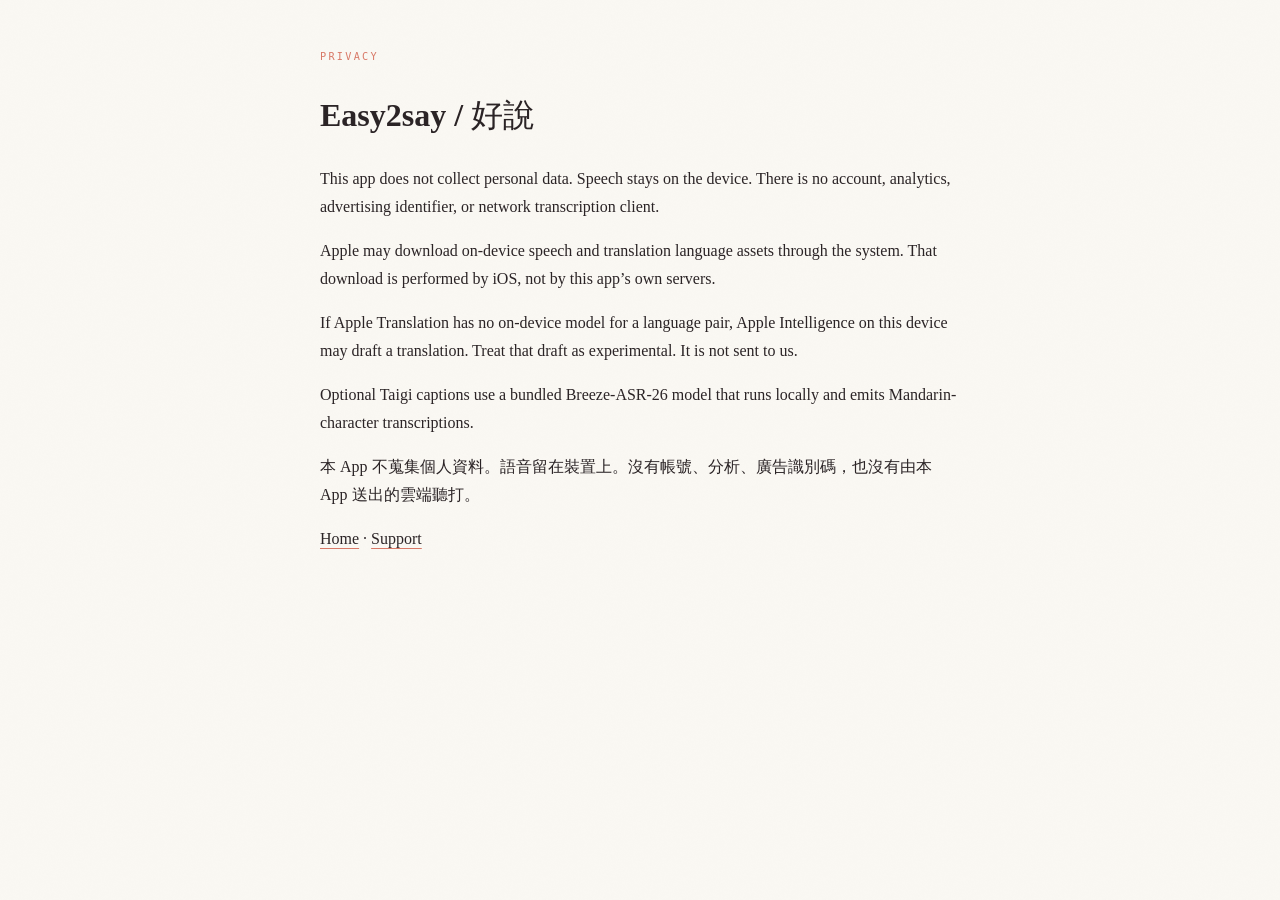
==== docs/privacy.html @ 2dddef2a "docs: rebrand the site as Easy2say and 好說 Replace the public v2s-ios name with the locale-specific E" ====
<!DOCTYPE html>
<html lang="en">
<head>
  <meta charset="UTF-8" />
  <meta name="viewport" content="width=device-width, initial-scale=1" />
  <title>Easy2say / 好說 — Privacy</title>
  <link rel="stylesheet" href="css/styles.css?v=20260827-privacy" />
</head>
<body>
  <main class="container" style="padding: 48px 0 96px; max-width: 40rem;">
    <p class="eyebrow">PRIVACY</p>
    <h1>Easy2say / 好說</h1>
    <p>This app does not collect personal data. Speech stays on the device. There is no account, analytics, advertising identifier, or network transcription client.</p>
    <p>Apple may download on-device speech and translation language assets through the system. That download is performed by iOS, not by this app’s own servers.</p>
    <p>If Apple Translation has no on-device model for a language pair, Apple Intelligence on this device may draft a translation. Treat that draft as experimental. It is not sent to us.</p>
    <p>Optional Taigi captions use a bundled Breeze-ASR-26 model that runs locally and emits Mandarin-character transcriptions.</p>
    <p lang="zh-Hant">本 App 不蒐集個人資料。語音留在裝置上。沒有帳號、分析、廣告識別碼，也沒有由本 App 送出的雲端聽打。</p>
    <p><a href="./">Home</a> · <a href="./support.html">Support</a></p>
  </main>
</body>
</html>
---- docs/css/styles.css ----
/* v2s-ios — warm editorial system, adapted from the Humanist Review language */
:root {
  --paper: #faf8f3;
  --cream: #f7f1ea;
  --shell: #f2efe8;
  --wash: #f7ecd9;
  --ink: #1c1718;
  --plum: #4d2a33;
  --plum-light: #6a3a47;
  --text: #2a2325;
  --muted: #75685f;
  --stone: #b2a496;
  --border: #e5ddd2;
  --peach: #fadbc9;
  --coral: #f4a499;
  --coral-deep: #d97967;
  --art-surface: #f5e9d8;
  --art-ink: #4d2a33;
  --shadow: rgba(56, 38, 40, 0.12);
  --lanyang-ming: "jf-lanyangming", "Songti TC", "Noto Serif TC", serif;
  --lanyang-hei: "jf-lanyanghei", "PingFang TC", "Noto Sans TC", sans-serif;
  --display: "DM Sans", var(--lanyang-hei), system-ui, sans-serif;
  --serif: "Newsreader", "Iowan Old Style", var(--lanyang-ming), Georgia, serif;
  --mono: "JetBrains Mono", "SFMono-Regular", Consolas, monospace;
  --container: min(1180px, calc(100% - 48px));
  --measure: 43rem;
  --header-h: 72px;
  --ease: cubic-bezier(0.22, 1, 0.36, 1);
  color-scheme: light;
}

@media (prefers-color-scheme: dark) {
  :root {
    --paper: #1d1719;
    --cream: #241c1e;
    --shell: #211a1c;
    --wash: #2a2124;
    --ink: #f2ece4;
    --text: #cfc4ba;
    --muted: #97887d;
    --stone: #8a7d70;
    --border: #382e30;
    --peach: #d29a80;
    --coral: #f4a499;
    --coral-deep: #e58b78;
    --art-surface: #2a2124;
    --art-ink: #f4a499;
    --shadow: rgba(0, 0, 0, 0.34);
    color-scheme: dark;
  }
}

*,
*::before,
*::after {
  box-sizing: border-box;
}

html {
  scroll-behavior: smooth;
  scroll-padding-top: calc(var(--header-h) + 18px);
  hanging-punctuation: first allow-end last;
  -webkit-text-size-adjust: 100%;
}

body {
  margin: 0;
  min-width: 320px;
  overflow-x: hidden;
  color: var(--text);
  background: var(--paper);
  font-family: var(--serif);
  font-size: 1rem;
  font-weight: 400;
  line-height: 1.75;
  text-rendering: optimizeLegibility;
  -webkit-font-smoothing: antialiased;
  -moz-osx-font-smoothing: grayscale;
  -webkit-tap-highlight-color: transparent;
  font-synthesis: none;
}

body::before {
  content: "";
  position: fixed;
  inset: 0;
  z-index: 90;
  pointer-events: none;
  opacity: 0.035;
  background-image: url("data:image/svg+xml,%3Csvg xmlns='http://www.w3.org/2000/svg' width='140' height='140'%3E%3Cfilter id='n'%3E%3CfeTurbulence type='fractalNoise' baseFrequency='.84' numOctaves='2' stitchTiles='stitch'/%3E%3CfeColorMatrix type='saturate' values='0'/%3E%3C/filter%3E%3Crect width='140' height='140' filter='url(%23n)' opacity='.55'/%3E%3C/svg%3E");
}

::selection {
  color: var(--plum);
  background: var(--peach);
}

img,
svg {
  display: block;
  max-width: 100%;
}

button,
a {
  -webkit-tap-highlight-color: transparent;
}

a {
  color: inherit;
  text-decoration-color: var(--coral-deep);
  text-decoration-thickness: 1px;
  text-underline-offset: 4px;
  transition: color 180ms ease, text-decoration-color 180ms ease;
}

a:hover {
  color: var(--coral-deep);
}

:focus-visible {
  outline: 2px solid var(--coral-deep);
  outline-offset: 3px;
}

code {
  font-family: var(--mono);
  font-size: 0.86em;
}

.container {
  width: var(--container);
  margin-inline: auto;
}

.skip-link {
  position: fixed;
  top: 10px;
  left: 10px;
  z-index: 1000;
  padding: 8px 16px;
  color: var(--paper);
  background: var(--ink);
  border-radius: 2px;
  font-family: var(--mono);
  font-size: 0.72rem;
  letter-spacing: 0.08em;
  text-decoration: none;
  transform: translateY(-220%);
  transition: transform 180ms ease;
}

.skip-link:focus {
  transform: none;
}

/* Header */
.site-header {
  position: sticky;
  top: 0;
  z-index: 80;
  min-height: var(--header-h);
  background: var(--paper);
  background: color-mix(in srgb, var(--paper) 88%, transparent);
  border-bottom: 1px solid var(--border);
  -webkit-backdrop-filter: blur(16px) saturate(1.15);
  backdrop-filter: blur(16px) saturate(1.15);
}

.header-inner {
  display: flex;
  align-items: center;
  justify-content: space-between;
  min-height: var(--header-h);
  gap: 20px;
}

.brand {
  display: inline-flex;
  align-items: center;
  flex: none;
  gap: 10px;
  color: var(--ink);
  text-decoration: none;
}

.brand:hover {
  color: var(--coral-deep);
}

.brand-icon {
  width: 34px;
  height: 34px;
  border-radius: 9px;
  box-shadow: 0 0 0 1px color-mix(in srgb, var(--ink) 10%, transparent);
}

.brand-lockup {
  display: grid;
  line-height: 1;
}

.brand-lockup strong {
  font-family: var(--display);
  font-size: 1.05rem;
  font-weight: 700;
  letter-spacing: -0.02em;
}

.brand-lockup small {
  margin-top: 5px;
  color: var(--muted);
  font-family: var(--mono);
  font-size: 0.54rem;
  font-weight: 400;
  letter-spacing: 0.14em;
  text-transform: uppercase;
}

.nav {
  display: none;
  align-items: center;
  gap: clamp(18px, 2vw, 30px);
}

.nav a {
  position: relative;
  color: var(--muted);
  font-family: var(--mono);
  font-size: 0.63rem;
  font-weight: 500;
  letter-spacing: 0.13em;
  text-decoration: none;
  text-transform: uppercase;
}

.nav a::after {
  content: "";
  position: absolute;
  right: 0;
  bottom: -8px;
  left: 0;
  height: 1px;
  background: var(--coral-deep);
  transform: scaleX(0);
  transition: transform 220ms var(--ease);
}

.nav a:hover {
  color: var(--ink);
}

.nav a:hover::after,
.nav a:focus-visible::after {
  transform: scaleX(1);
}

.header-actions {
  display: flex;
  align-items: center;
  justify-content: flex-end;
  gap: 8px;
}

.lang-toggle {
  display: inline-flex;
  align-items: center;
  gap: 2px;
  padding: 2px;
  border: 1px solid var(--border);
  border-radius: 999px;
  background: var(--shell);
}

.lang-option {
  min-width: 38px;
  min-height: 28px;
  padding: 3px 9px;
  color: var(--muted);
  background: transparent;
  border: 0;
  border-radius: 999px;
  cursor: pointer;
  font-family: var(--mono);
  font-size: 0.58rem;
  font-weight: 500;
  letter-spacing: 0.08em;
  transition: color 180ms ease, background 180ms ease;
}

.lang-option:hover {
  color: var(--ink);
}

.lang-option.is-active {
  color: var(--paper);
  background: var(--ink);
}

.lang-toggle-mobile {
  display: none;
}

.nav-toggle {
  display: flex;
  width: 42px;
  height: 42px;
  padding: 0;
  flex-direction: column;
  align-items: center;
  justify-content: center;
  gap: 5px;
  color: var(--ink);
  background: transparent;
  border: 1px solid var(--border);
  border-radius: 50%;
  cursor: pointer;
}

.nav-toggle span {
  display: block;
  width: 17px;
  height: 1px;
  background: currentColor;
  transition: transform 220ms var(--ease), opacity 160ms ease;
}

.nav-toggle[aria-expanded="true"] span:nth-child(1) {
  transform: translateY(6px) rotate(45deg);
}

.nav-toggle[aria-expanded="true"] span:nth-child(2) {
  opacity: 0;
}

.nav-toggle[aria-expanded="true"] span:nth-child(3) {
  transform: translateY(-6px) rotate(-45deg);
}

.mobile-nav {
  position: absolute;
  top: var(--header-h);
  right: 0;
  left: 0;
  display: flex;
  flex-direction: column;
  padding: 18px 24px 24px;
  background: var(--paper);
  border-bottom: 1px solid var(--border);
  box-shadow: 0 18px 34px var(--shadow);
}

.mobile-nav[hidden] {
  display: none;
}

.mobile-nav a {
  padding: 12px 0;
  color: var(--text);
  border-bottom: 1px solid var(--border);
  font-family: var(--display);
  font-size: 0.96rem;
  font-weight: 600;
  text-decoration: none;
}

.mobile-nav a:last-child {
  color: var(--coral-deep);
  border-bottom: 0;
}

/* Buttons */
.btn {
  display: inline-flex;
  min-height: 40px;
  align-items: center;
  justify-content: center;
  gap: 5px;
  border: 1px solid transparent;
  border-radius: 2px;
  cursor: pointer;
  font-family: var(--mono);
  font-weight: 500;
  letter-spacing: 0.06em;
  line-height: 1;
  text-decoration: none;
  transition: color 200ms ease, background 200ms ease, border-color 200ms ease, transform 180ms var(--ease), box-shadow 200ms ease;
}

.btn:hover {
  transform: translateY(-2px);
}

.btn:active {
  transform: translateY(0);
}

.btn-sm {
  min-height: 34px;
  padding: 7px 12px;
  font-size: 0.62rem;
  text-transform: uppercase;
}

.btn-lg {
  min-height: 48px;
  padding: 13px 19px;
  font-size: 0.68rem;
  text-transform: uppercase;
}

.btn-primary {
  color: var(--paper);
  background: var(--ink);
  border-color: var(--ink);
  box-shadow: 0 10px 26px color-mix(in srgb, var(--ink) 14%, transparent);
}

.btn-primary:hover {
  color: #fff8ed;
  background: var(--plum-light);
  border-color: var(--plum-light);
  box-shadow: 0 14px 32px color-mix(in srgb, var(--plum) 20%, transparent);
}

.btn-ghost {
  color: var(--muted);
  background: transparent;
  border-color: var(--stone);
}

.btn-ghost:hover {
  color: var(--coral-deep);
  border-color: var(--coral-deep);
}

.btn-text {
  color: var(--ink);
  background: transparent;
}

.btn-text:hover {
  color: var(--coral-deep);
}

.btn-light {
  color: var(--plum);
  background: #fff8ed;
  border-color: #fff8ed;
}

.btn-light:hover {
  color: var(--plum);
  background: var(--peach);
  border-color: var(--peach);
}

.btn-dark-outline {
  color: #f8eedd;
  background: transparent;
  border-color: rgba(250, 219, 201, 0.4);
}

.btn-dark-outline:hover {
  color: var(--peach);
  border-color: var(--peach);
}

/* Hero */
.hero {
  position: relative;
  padding: clamp(64px, 6vw, 86px) 0 0;
}

.hero-copy {
  max-width: 980px;
  text-align: center;
}

.badge-row {
  display: flex;
  flex-wrap: wrap;
  justify-content: center;
  gap: 10px;
  margin-bottom: clamp(24px, 4vw, 38px);
}

.badge {
  display: inline-flex;
  align-items: center;
  min-height: 27px;
  padding: 3px 10px;
  color: var(--coral-deep);
  border: 1px solid var(--stone);
  border-radius: 2px;
  font-family: var(--mono);
  font-size: 0.6rem;
  font-weight: 500;
  letter-spacing: 0.16em;
  text-transform: uppercase;
}

.badge::before {
  content: "";
  width: 5px;
  height: 5px;
  margin-right: 7px;
  background: var(--coral);
  border-radius: 50%;
}

.badge-muted {
  color: var(--muted);
  border-color: var(--border);
}

.badge-muted::before {
  background: var(--stone);
}

.hero h1 {
  max-width: 12em;
  margin: 0 auto;
  color: var(--ink);
  font-family: var(--display);
  font-size: clamp(3rem, 6.2vw, 5.3rem);
  font-weight: 900;
  letter-spacing: -0.055em;
  line-height: 0.98;
  text-wrap: balance;
}

.hero h1 em {
  color: var(--coral-deep);
  font-family: var(--serif);
  font-weight: 400;
  letter-spacing: -0.035em;
}

.hero-lead {
  max-width: 39em;
  margin: clamp(25px, 3.5vw, 38px) auto 0;
  color: var(--muted);
  font-size: clamp(1.08rem, 1.8vw, 1.28rem);
  line-height: 1.72;
  text-wrap: balance;
}

.hero-cta {
  display: flex;
  flex-wrap: wrap;
  justify-content: center;
  gap: 8px;
  margin-top: 30px;
}

.hero-art {
  width: min(1248px, calc(100% - 48px));
  margin: clamp(48px, 5vw, 60px) auto 0;
}

.art-frame {
  position: relative;
  min-height: clamp(590px, 55vw, 720px);
  overflow: hidden;
  background:
    radial-gradient(90% 130% at 80% 8%, color-mix(in srgb, var(--peach) 26%, transparent), transparent 58%),
    radial-gradient(76% 100% at 13% 88%, color-mix(in srgb, var(--coral) 18%, transparent), transparent 58%),
    var(--art-surface);
  border: 1px solid color-mix(in srgb, var(--stone) 50%, transparent);
  border-radius: 4px;
}

.art-frame::after {
  content: "";
  position: absolute;
  inset: 16px;
  pointer-events: none;
  border: 1px solid color-mix(in srgb, var(--stone) 40%, transparent);
  border-radius: 2px;
}

.voice-art {
  position: absolute;
  top: 50%;
  left: -1.5%;
  width: min(60%, 750px);
  height: auto;
  transform: translateY(-50%);
}

.art-ring {
  fill: none;
  stroke: var(--stone);
  stroke-width: 1;
  opacity: 0.56;
}

.art-ring-dashed {
  stroke-dasharray: 3 8;
  opacity: 0.5;
  transform-box: fill-box;
  transform-origin: center;
}

.art-arc,
.art-line {
  fill: none;
  stroke: var(--coral-deep);
  stroke-width: 1.2;
  opacity: 0.5;
}

.art-line {
  stroke: var(--stone);
  stroke-width: 1;
}

.wave-dots {
  fill: var(--coral);
  opacity: 0.92;
}

.art-disc {
  fill: var(--coral-deep);
  opacity: 0.7;
}

.art-disc-large {
  fill: var(--peach);
  opacity: 0.58;
}

.art-words {
  position: absolute;
  left: clamp(34px, 7vw, 94px);
  bottom: 45px;
  z-index: 2;
  display: flex;
  align-items: center;
  gap: 13px;
  color: var(--muted);
  font-family: var(--mono);
  font-size: clamp(0.54rem, 0.85vw, 0.68rem);
  letter-spacing: 0.24em;
}

.art-words i {
  color: var(--coral-deep);
  font-family: var(--serif);
  font-size: 1.25rem;
  font-style: normal;
  letter-spacing: 0;
}

.caption-fragment {
  position: absolute;
  z-index: 4;
  display: grid;
  min-width: 220px;
  gap: 5px;
  padding: 12px 16px;
  color: #f8eedd;
  background: color-mix(in srgb, var(--plum) 91%, transparent);
  border: 1px solid rgba(250, 219, 201, 0.24);
  border-radius: 2px;
  box-shadow: 0 14px 34px rgba(36, 20, 25, 0.18);
  -webkit-backdrop-filter: blur(10px);
  backdrop-filter: blur(10px);
}

.caption-fragment small {
  color: var(--coral);
  font-family: var(--mono);
  font-size: 0.52rem;
  letter-spacing: 0.18em;
}

.caption-fragment span {
  font-size: 0.92rem;
  line-height: 1.3;
}

.caption-fragment-source {
  top: 32%;
  left: 10%;
}

.caption-fragment-translation {
  top: calc(32% + 78px);
  left: 17%;
}

.phone-stage {
  position: absolute;
  top: 50%;
  right: clamp(6%, 9vw, 13%);
  z-index: 3;
  width: clamp(248px, 24vw, 330px);
  transform: translateY(-50%);
}

.phone-halo {
  position: absolute;
  inset: 12% -25%;
  z-index: -1;
  background: radial-gradient(circle, color-mix(in srgb, var(--coral) 34%, transparent), transparent 68%);
  filter: blur(22px);
}

.phone-shell {
  padding: 9px;
  background: #0a090a;
  border: 1px solid rgba(255, 255, 255, 0.12);
  border-radius: 53px;
  box-shadow:
    0 40px 80px rgba(35, 17, 22, 0.3),
    0 8px 24px rgba(35, 17, 22, 0.2),
    inset 0 0 0 1px rgba(255, 255, 255, 0.06);
}

.phone-shell img {
  width: 100%;
  height: auto;
  border-radius: 44px;
}

.hero-art figcaption {
  display: grid;
  grid-template-columns: auto 1fr auto;
  align-items: baseline;
  gap: 20px;
  margin: 24px 0 0;
  padding: 14px 2px;
  color: var(--muted);
  border-top: 1px solid var(--border);
  border-bottom: 1px solid var(--border);
  font-family: var(--mono);
  font-size: 0.62rem;
  letter-spacing: 0.08em;
  line-height: 1.65;
}

.figure-label {
  color: var(--coral-deep);
  letter-spacing: 0.18em;
}

.figure-meta {
  color: var(--stone);
  letter-spacing: 0.14em;
  text-transform: uppercase;
}

/* Editorial principles */
.highlights {
  padding: clamp(68px, 9vw, 110px) 0 0;
}

.highlights-grid {
  display: grid;
  border-top: 1px solid var(--border);
  border-bottom: 1px solid var(--border);
}

.highlight-card {
  position: relative;
  padding: 34px clamp(24px, 3vw, 38px) 38px;
}

.highlight-card + .highlight-card {
  border-top: 1px solid var(--border);
}

.card-index,
.feature-num {
  color: var(--coral-deep);
  font-family: var(--mono);
  font-size: 0.58rem;
  letter-spacing: 0.18em;
}

.highlight-icon {
  display: grid;
  width: 42px;
  height: 42px;
  margin: 20px 0 17px;
  place-items: center;
  color: var(--plum);
  background: var(--peach);
  border-radius: 50%;
}

@media (prefers-color-scheme: dark) {
  .highlight-icon {
    color: var(--peach);
    background: var(--wash);
  }
}

.highlight-icon svg {
  width: 21px;
  height: 21px;
}

.highlight-card h3 {
  margin: 0 0 10px;
  color: var(--ink);
  font-family: var(--display);
  font-size: 1.1rem;
  font-weight: 700;
  letter-spacing: -0.015em;
  line-height: 1.35;
}

.highlight-card p {
  margin: 0;
  color: var(--muted);
  font-size: 0.97rem;
  line-height: 1.75;
}

/* Sections */
.section {
  padding: clamp(88px, 10vw, 138px) 0;
}

.section-alt {
  background: var(--cream);
}

.section-header {
  position: relative;
  max-width: 760px;
  margin-bottom: clamp(46px, 6vw, 72px);
}

.section-header::after {
  content: attr(data-section);
  position: absolute;
  top: -0.55em;
  right: -0.08em;
  z-index: -1;
  color: transparent;
  font-family: var(--display);
  font-size: clamp(5rem, 12vw, 9rem);
  font-weight: 700;
  line-height: 1;
  opacity: 0.6;
  -webkit-text-stroke: 1px var(--stone);
  pointer-events: none;
  user-select: none;
}

.eyebrow {
  margin: 0 0 18px;
  color: var(--coral-deep);
  font-family: var(--mono);
  font-size: 0.64rem;
  font-weight: 500;
  letter-spacing: 0.22em;
  text-transform: uppercase;
}

.section-header h2,
.privacy-heading h2 {
  max-width: 13em;
  margin: 0;
  color: var(--ink);
  font-family: var(--display);
  font-size: clamp(2rem, 4.8vw, 3.55rem);
  font-weight: 700;
  letter-spacing: -0.045em;
  line-height: 1.08;
  text-wrap: balance;
}

.section-lead {
  max-width: 39em;
  margin: 24px 0 0;
  color: var(--muted);
  font-size: 1.08rem;
  line-height: 1.8;
  text-wrap: pretty;
}

.feature-grid {
  display: grid;
  grid-template-columns: 1fr;
}

.feature-card {
  position: relative;
  padding: 28px 0 30px;
  border-top: 1px solid var(--border);
}

.feature-card h3 {
  margin: 18px 0 10px;
  color: var(--ink);
  font-family: var(--display);
  font-size: 1.13rem;
  font-weight: 700;
  letter-spacing: -0.02em;
}

.feature-card p {
  max-width: 31em;
  margin: 0;
  color: var(--muted);
  font-size: 0.96rem;
  line-height: 1.75;
}

/* How it works */
.steps-list {
  display: grid;
  grid-template-columns: 1fr;
  gap: 0;
  margin: 0;
  padding: 0;
  list-style: none;
  border-top: 1px solid var(--border);
  border-bottom: 1px solid var(--border);
}

.steps-list li {
  position: relative;
  min-height: 250px;
  padding: 30px 0 36px;
}

.steps-list li + li {
  border-top: 1px solid var(--border);
}

.step-marker {
  display: grid;
  width: 40px;
  height: 40px;
  margin-bottom: 42px;
  place-items: center;
  color: var(--paper);
  background: var(--ink);
  border-radius: 50%;
  font-family: var(--mono);
  font-size: 0.68rem;
}

.steps-list strong {
  display: block;
  margin-bottom: 11px;
  color: var(--ink);
  font-family: var(--display);
  font-size: 1.26rem;
  font-weight: 700;
  letter-spacing: -0.02em;
}

.steps-list li > span:last-child {
  display: block;
  max-width: 29em;
  color: var(--muted);
  font-size: 0.98rem;
  line-height: 1.75;
}

/* Languages */
.language-groups {
  display: grid;
  gap: 48px;
}

.language-group {
  padding-top: 18px;
  border-top: 1px solid var(--border);
}

.lang-note {
  margin: 0 0 22px;
  color: var(--ink);
  font-family: var(--mono);
  font-size: 0.64rem;
  font-weight: 500;
  letter-spacing: 0.14em;
  text-transform: uppercase;
}

.lang-chips {
  display: flex;
  flex-wrap: wrap;
  gap: 8px;
  margin: 0;
  padding: 0;
  list-style: none;
}

.lang-chips li {
  padding: 7px 12px 6px;
  color: var(--muted);
  border: 1px solid var(--border);
  border-radius: 2px;
  font-family: var(--serif);
  font-size: 0.9rem;
  line-height: 1.35;
  transition: color 180ms ease, border-color 180ms ease, background 180ms ease;
}

.lang-chips li:hover {
  color: var(--ink);
  background: var(--wash);
  border-color: var(--stone);
}

.lang-chips .lang-chip-special {
  color: var(--coral-deep);
  border-color: var(--coral);
}

.lang-footnote {
  max-width: 48em;
  margin: 42px 0 0;
  color: var(--muted);
  font-size: 0.92rem;
  line-height: 1.75;
}

.lang-footnote a {
  color: var(--ink);
}

.lang-footnote a:hover {
  color: var(--coral-deep);
}

/* Privacy — always dark */
.privacy-section {
  position: relative;
  overflow: hidden;
  color: #f8eedd;
  background:
    radial-gradient(110% 100% at 12% 0%, #653845 0%, transparent 58%),
    radial-gradient(85% 120% at 92% 100%, #3d2029 0%, transparent 62%),
    var(--plum);
}

.privacy-section::before {
  content: "";
  position: absolute;
  top: -140px;
  right: 7vw;
  width: 330px;
  height: 330px;
  border: 1px dashed rgba(250, 219, 201, 0.18);
  border-radius: 50%;
}

.privacy-section::after {
  content: "";
  position: absolute;
  right: calc(7vw + 72px);
  bottom: -190px;
  width: 420px;
  height: 420px;
  border: 1px solid rgba(250, 219, 201, 0.12);
  border-radius: 50%;
}

.privacy-block {
  position: relative;
  z-index: 1;
  display: grid;
  gap: clamp(42px, 7vw, 96px);
}

.privacy-heading .eyebrow {
  color: var(--coral);
}

.privacy-heading h2 {
  color: #fffaf2;
}

.check-list {
  margin: 0;
  padding: 0;
  list-style: none;
  border-top: 1px solid rgba(250, 219, 201, 0.24);
}

.check-list li {
  position: relative;
  padding: 19px 0 19px 34px;
  color: rgba(248, 238, 221, 0.82);
  border-bottom: 1px solid rgba(250, 219, 201, 0.18);
  font-size: 0.98rem;
  line-height: 1.7;
}

.check-list li::before {
  content: "✓";
  position: absolute;
  top: 19px;
  left: 0;
  color: var(--coral);
  font-family: var(--mono);
  font-size: 0.78rem;
}

/* Build */
.install-steps {
  display: grid;
  gap: 0;
  max-width: 900px;
  border-top: 1px solid var(--border);
}

.install-step {
  display: grid;
  grid-template-columns: 48px 1fr;
  gap: clamp(18px, 3vw, 32px);
  padding: 30px 0;
  border-bottom: 1px solid var(--border);
}

.step-num {
  display: grid;
  width: 40px;
  height: 40px;
  place-items: center;
  color: var(--coral-deep);
  border: 1px solid var(--stone);
  border-radius: 50%;
  font-family: var(--mono);
  font-size: 0.68rem;
}

.install-step h3 {
  margin: 3px 0 9px;
  color: var(--ink);
  font-family: var(--display);
  font-size: 1.2rem;
  font-weight: 700;
  letter-spacing: -0.02em;
}

.install-step p {
  max-width: 41em;
  margin: 0;
  color: var(--muted);
  line-height: 1.75;
}

.install-step-code p {
  margin-bottom: 20px;
}

.code-block {
  position: relative;
  overflow: hidden;
  color: #f8eedd;
  background: #21181b;
  border: 1px solid #4a373b;
  border-radius: 3px;
  box-shadow: 0 18px 44px rgba(32, 19, 23, 0.16);
}

.code-block::before {
  content: "TERMINAL";
  display: block;
  padding: 8px 14px;
  color: rgba(248, 238, 221, 0.5);
  border-bottom: 1px solid #4a373b;
  font-family: var(--mono);
  font-size: 0.5rem;
  letter-spacing: 0.2em;
}

.code-block pre {
  margin: 0;
  padding: 20px 84px 22px 20px;
  overflow-x: auto;
  color: #eadfd4;
  font-family: var(--mono);
  font-size: 0.75rem;
  line-height: 1.75;
  tab-size: 2;
}

.copy-btn {
  position: absolute;
  top: 48px;
  right: 12px;
  min-width: 56px;
  padding: 6px 8px;
  color: rgba(248, 238, 221, 0.68);
  background: transparent;
  border: 1px solid rgba(250, 219, 201, 0.3);
  border-radius: 2px;
  cursor: pointer;
  font-family: var(--mono);
  font-size: 0.55rem;
  letter-spacing: 0.08em;
  text-transform: uppercase;
  transition: color 180ms ease, border-color 180ms ease, background 180ms ease;
}

.copy-btn:hover,
.copy-btn.copied {
  color: var(--peach);
  background: rgba(250, 219, 201, 0.08);
  border-color: var(--peach);
}

.permissions-card {
  max-width: 900px;
  margin-top: 52px;
  padding: clamp(28px, 4vw, 42px);
  background: var(--cream);
  border: 1px solid var(--border);
  border-radius: 3px;
}

.permissions-kicker {
  margin: 0 0 22px;
  color: var(--coral-deep);
  font-family: var(--mono);
  font-size: 0.62rem;
  letter-spacing: 0.18em;
  text-transform: uppercase;
}

.permissions-card ul {
  display: grid;
  gap: 0;
  margin: 0;
  padding: 0;
  list-style: none;
}

.permissions-card li {
  display: grid;
  gap: 5px;
  padding: 16px 0;
  border-top: 1px solid var(--border);
}

.permissions-card strong {
  color: var(--ink);
  font-family: var(--display);
  font-size: 0.95rem;
  font-weight: 700;
}

.permissions-card li span {
  color: var(--muted);
  font-size: 0.91rem;
}

.fork-note {
  display: grid;
  gap: 24px;
  margin-top: clamp(70px, 9vw, 110px);
  padding: clamp(30px, 5vw, 54px);
  background: var(--shell);
  border-top: 3px solid var(--coral);
}

.fork-note .eyebrow {
  margin-bottom: 12px;
}

.fork-note h3 {
  max-width: 10em;
  margin: 0;
  color: var(--ink);
  font-family: var(--display);
  font-size: clamp(1.55rem, 3vw, 2.15rem);
  font-weight: 700;
  letter-spacing: -0.035em;
  line-height: 1.15;
}

.fork-note p:not(.eyebrow) {
  max-width: 42em;
  margin: 0 0 18px;
  color: var(--muted);
  line-height: 1.8;
}

.fork-note a {
  color: var(--ink);
  font-family: var(--mono);
  font-size: 0.65rem;
  letter-spacing: 0.08em;
  text-transform: uppercase;
}

/* Final band */
.cta-band {
  position: relative;
  overflow: hidden;
  padding: clamp(86px, 11vw, 148px) 0;
  color: #f8eedd;
  background:
    radial-gradient(100% 130% at 50% 0%, #663847 0%, var(--plum) 56%, #41232c 100%);
}

.cta-band::before,
.cta-band::after {
  content: "";
  position: absolute;
  border: 1px solid rgba(250, 219, 201, 0.16);
  border-radius: 50%;
}

.cta-band::before {
  top: -210px;
  left: -80px;
  width: 500px;
  height: 500px;
}

.cta-band::after {
  right: -160px;
  bottom: -320px;
  width: 640px;
  height: 640px;
  border-style: dashed;
}

.cta-inner {
  position: relative;
  z-index: 1;
  max-width: 880px;
  text-align: center;
}

.cta-kicker {
  margin: 0 0 24px;
  color: var(--coral);
  font-family: var(--mono);
  font-size: 0.62rem;
  letter-spacing: 0.3em;
  text-transform: uppercase;
}

.cta-inner h2 {
  max-width: 13em;
  margin: 0 auto;
  color: #fffaf2;
  font-family: var(--display);
  font-size: clamp(2.2rem, 5.4vw, 4.25rem);
  font-weight: 700;
  letter-spacing: -0.05em;
  line-height: 1.04;
  text-wrap: balance;
}

.cta-inner > p:not(.cta-kicker) {
  max-width: 36em;
  margin: 24px auto 0;
  color: rgba(248, 238, 221, 0.74);
  font-size: 1.05rem;
  line-height: 1.8;
}

.cta-actions {
  display: flex;
  flex-wrap: wrap;
  justify-content: center;
  gap: 10px;
  margin-top: 32px;
}

/* Footer */
.site-footer {
  padding: 34px 0 46px;
  background: var(--shell);
}

.footer-inner {
  display: flex;
  flex-wrap: wrap;
  align-items: center;
  gap: 15px 30px;
}

.footer-brand {
  display: inline-flex;
  align-items: center;
  gap: 9px;
  color: var(--ink);
  font-family: var(--display);
  font-size: 0.9rem;
  font-weight: 700;
}

.footer-brand img {
  border-radius: 7px;
}

.footer-meta {
  margin: 0;
  color: var(--muted);
  font-family: var(--mono);
  font-size: 0.57rem;
  letter-spacing: 0.06em;
}

.footer-meta a {
  color: inherit;
}

.footer-upstream {
  margin-left: auto;
}

/* Reveal */
.reveal {
  opacity: 0;
  transform: translateY(22px);
  transition: opacity 760ms ease, transform 760ms var(--ease);
}

.reveal.visible {
  opacity: 1;
  transform: none;
}

.reveal-delay {
  transition-delay: 90ms;
}

.reveal-delay-2 {
  transition-delay: 180ms;
}

@media (prefers-reduced-motion: no-preference) {
  .art-ring-dashed {
    animation: orbit 90s linear infinite;
  }

  .phone-shell {
    animation: phone-float 7s var(--ease) infinite alternate;
  }

  .wave-dots circle:nth-child(3n + 1) {
    animation: dot-breathe 5.5s ease-in-out infinite;
  }

  .wave-dots circle:nth-child(3n + 2) {
    animation: dot-breathe 5.5s ease-in-out -1.8s infinite;
  }
}

@keyframes orbit {
  to { transform: rotate(1turn); }
}

@keyframes phone-float {
  from { transform: translateY(0) rotate(0.25deg); }
  to { transform: translateY(-9px) rotate(-0.25deg); }
}

@keyframes dot-breathe {
  0%, 100% { opacity: 0.9; }
  50% { opacity: 0.35; }
}

/* Responsive layout */
@media (min-width: 680px) {
  .highlights-grid {
    grid-template-columns: repeat(3, 1fr);
  }

  .highlight-card + .highlight-card {
    border-top: 0;
    border-left: 1px solid var(--border);
  }

  .feature-grid {
    grid-template-columns: repeat(2, 1fr);
    column-gap: clamp(34px, 5vw, 68px);
  }

  .steps-list {
    grid-template-columns: repeat(3, 1fr);
  }

  .steps-list li {
    padding: 30px clamp(24px, 3vw, 38px) 38px;
  }

  .steps-list li:first-child {
    padding-left: 0;
  }

  .steps-list li + li {
    border-top: 0;
    border-left: 1px solid var(--border);
  }

  .language-groups {
    grid-template-columns: 1fr 1fr;
    gap: clamp(36px, 6vw, 72px);
  }

  .permissions-card ul {
    grid-template-columns: repeat(3, 1fr);
    gap: 28px;
  }

  .permissions-card li {
    padding-bottom: 0;
  }

  .fork-note {
    grid-template-columns: minmax(220px, 0.7fr) 1.3fr;
    gap: clamp(36px, 7vw, 90px);
  }
}

@media (min-width: 900px) {
  .feature-grid {
    grid-template-columns: repeat(3, 1fr);
  }

  .privacy-block {
    grid-template-columns: minmax(300px, 0.9fr) 1.1fr;
    align-items: start;
  }
}

@media (min-width: 1040px) {
  .nav {
    display: flex;
  }

  .nav-toggle {
    display: none;
  }
}

@media (max-width: 1039px) {
  .header-github {
    display: none;
  }

  .art-frame {
    min-height: 650px;
  }

  .phone-stage {
    right: 6%;
  }

  .caption-fragment-source {
    left: 6%;
  }

  .caption-fragment-translation {
    left: 12%;
  }
}

@media (max-width: 760px) {
  :root {
    --container: min(100% - 36px, 1180px);
    --header-h: 66px;
  }

  .header-build {
    display: none;
  }

  .hero {
    padding-top: 58px;
  }

  .hero-art {
    width: calc(100% - 24px);
  }

  .art-frame {
    min-height: 650px;
  }

  .voice-art {
    top: 35%;
    left: 50%;
    width: 105%;
    transform: translate(-50%, -50%);
  }

  .phone-stage {
    top: auto;
    right: 50%;
    bottom: 32px;
    width: min(57vw, 270px);
    transform: translateX(50%);
  }

  .caption-fragment {
    min-width: 0;
    width: min(42vw, 186px);
    padding: 10px 12px;
  }

  .caption-fragment span {
    font-size: 0.78rem;
  }

  .caption-fragment-source {
    top: 12%;
    left: 6%;
  }

  .caption-fragment-translation {
    top: 23%;
    right: 6%;
    left: auto;
  }

  .art-words {
    display: none;
  }

  .hero-art figcaption {
    grid-template-columns: auto 1fr;
  }

  .figure-meta {
    display: none;
  }

  .section-header::after {
    right: 0;
  }

  .footer-upstream {
    width: 100%;
    margin-left: 0;
  }
}

@media (max-width: 560px) {
  :root {
    --container: calc(100% - 32px);
  }

  .brand-lockup small {
    display: none;
  }

  .header-actions > .lang-toggle {
    display: none;
  }

  .lang-toggle-mobile {
    display: inline-flex;
    align-self: flex-start;
    margin-bottom: 10px;
  }

  .hero h1 {
    font-size: clamp(2.75rem, 14vw, 4.2rem);
  }

  .hero-lead {
    font-size: 1.02rem;
  }

  .hero-cta {
    align-items: stretch;
    flex-direction: column;
  }

  .hero-cta .btn {
    width: 100%;
  }

  .art-frame {
    min-height: 570px;
  }

  .phone-stage {
    width: min(62vw, 238px);
  }

  .phone-shell {
    padding: 7px;
    border-radius: 43px;
  }

  .phone-shell img {
    border-radius: 36px;
  }

  .caption-fragment {
    width: 44vw;
  }

  .hero-art figcaption {
    display: block;
    font-size: 0.58rem;
  }

  .figure-label {
    display: block;
    margin-bottom: 7px;
  }

  .highlight-card {
    padding-inline: 4px;
  }

  .section {
    padding-block: 82px;
  }

  .section-header h2,
  .privacy-heading h2 {
    font-size: clamp(2rem, 10.5vw, 3rem);
  }

  .install-step {
    grid-template-columns: 38px 1fr;
    gap: 14px;
  }

  .step-num {
    width: 34px;
    height: 34px;
  }

  .code-block {
    grid-column: 1 / -1;
    margin-left: -52px;
  }

  .code-block pre {
    padding-right: 20px;
    font-size: 0.67rem;
  }

  .copy-btn {
    position: static;
    margin: 0 0 14px 14px;
  }

  .permissions-card {
    padding-inline: 22px;
  }

  .cta-actions {
    align-items: stretch;
    flex-direction: column;
  }

  .cta-actions .btn {
    width: 100%;
  }

  .footer-inner {
    align-items: flex-start;
    flex-direction: column;
  }
}

@media (prefers-reduced-motion: reduce) {
  html {
    scroll-behavior: auto;
  }

  *,
  *::before,
  *::after {
    animation-duration: 0.01ms !important;
    animation-iteration-count: 1 !important;
    scroll-behavior: auto !important;
    transition-duration: 0.01ms !important;
  }

  .reveal {
    opacity: 1;
    transform: none;
  }
}

@media print {
  .site-header,
  .skip-link,
  .hero-cta,
  .copy-btn,
  .cta-actions,
  body::before {
    display: none !important;
  }

  body {
    color: #111;
    background: #fff;
  }

  .reveal {
    opacity: 1;
    transform: none;
  }

  .privacy-section,
  .cta-band {
    color: #111;
    background: #fff;
    border-block: 1px solid #bbb;
  }

  .privacy-heading h2,
  .cta-inner h2,
  .check-list li,
  .cta-inner > p:not(.cta-kicker) {
    color: #111;
  }
}
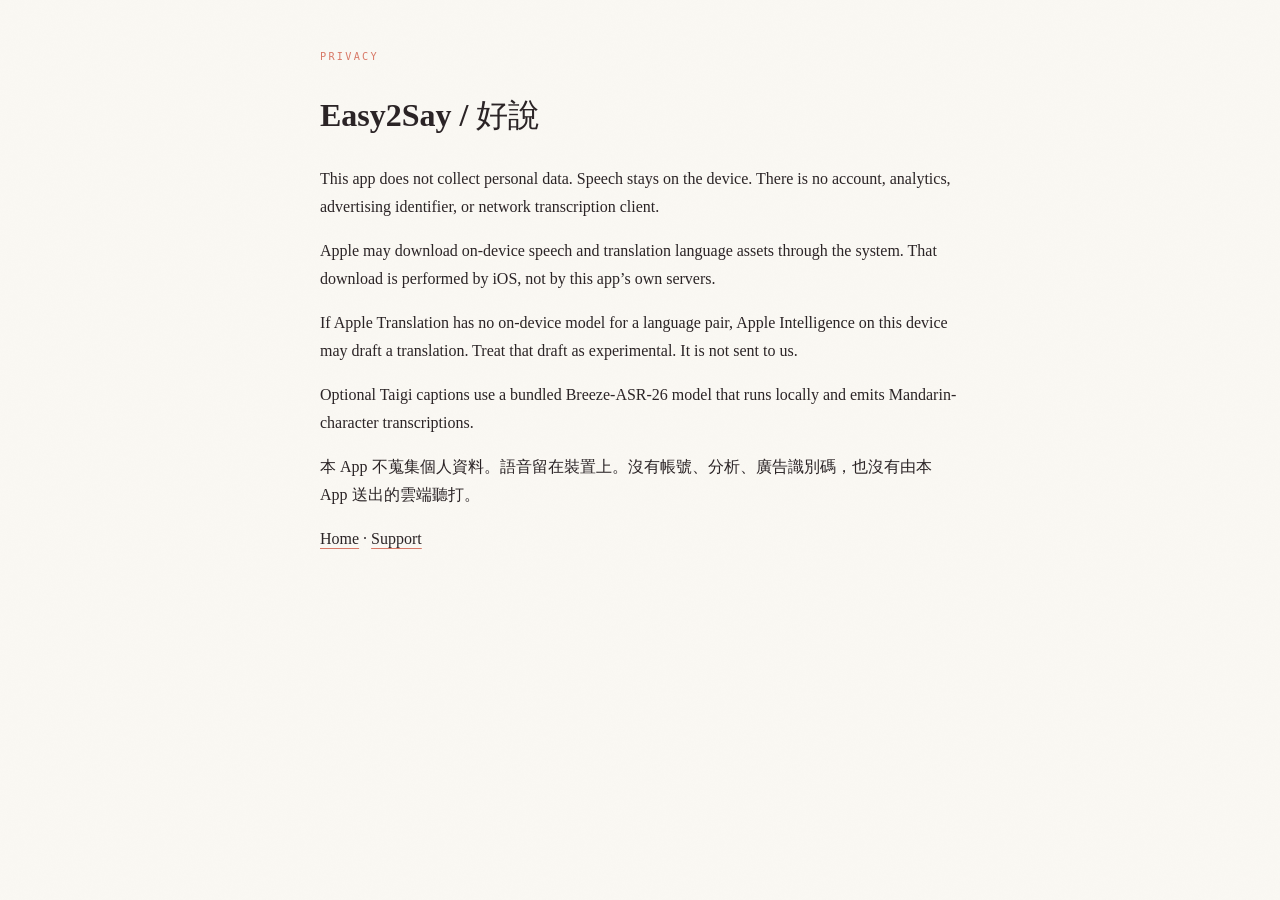
==== commit 6d28805a: "chore(site): Capitalized Easy2Say brand name in page copy - Replaced Easy2say with Easy2Say in title" ====
--- a/docs/privacy.html
+++ b/docs/privacy.html
@@ -3,13 +3,15 @@
 <head>
   <meta charset="UTF-8" />
   <meta name="viewport" content="width=device-width, initial-scale=1" />
-  <title>Easy2say / 好說 — Privacy</title>
+  <title>Easy2Say / 好說 — Privacy</title>
+  <meta name="description" content="Easy2Say privacy policy: on-device bilingual captions with no accounts, analytics, telemetry, or cloud transcription." />
+  <link rel="canonical" href="https://easy2say.ai/privacy.html" />
   <link rel="stylesheet" href="css/styles.css?v=20260827-privacy" />
 </head>
 <body>
   <main class="container" style="padding: 48px 0 96px; max-width: 40rem;">
     <p class="eyebrow">PRIVACY</p>
-    <h1>Easy2say / 好說</h1>
+    <h1>Easy2Say / 好說</h1>
     <p>This app does not collect personal data. Speech stays on the device. There is no account, analytics, advertising identifier, or network transcription client.</p>
     <p>Apple may download on-device speech and translation language assets through the system. That download is performed by iOS, not by this app’s own servers.</p>
     <p>If Apple Translation has no on-device model for a language pair, Apple Intelligence on this device may draft a translation. Treat that draft as experimental. It is not sent to us.</p>
